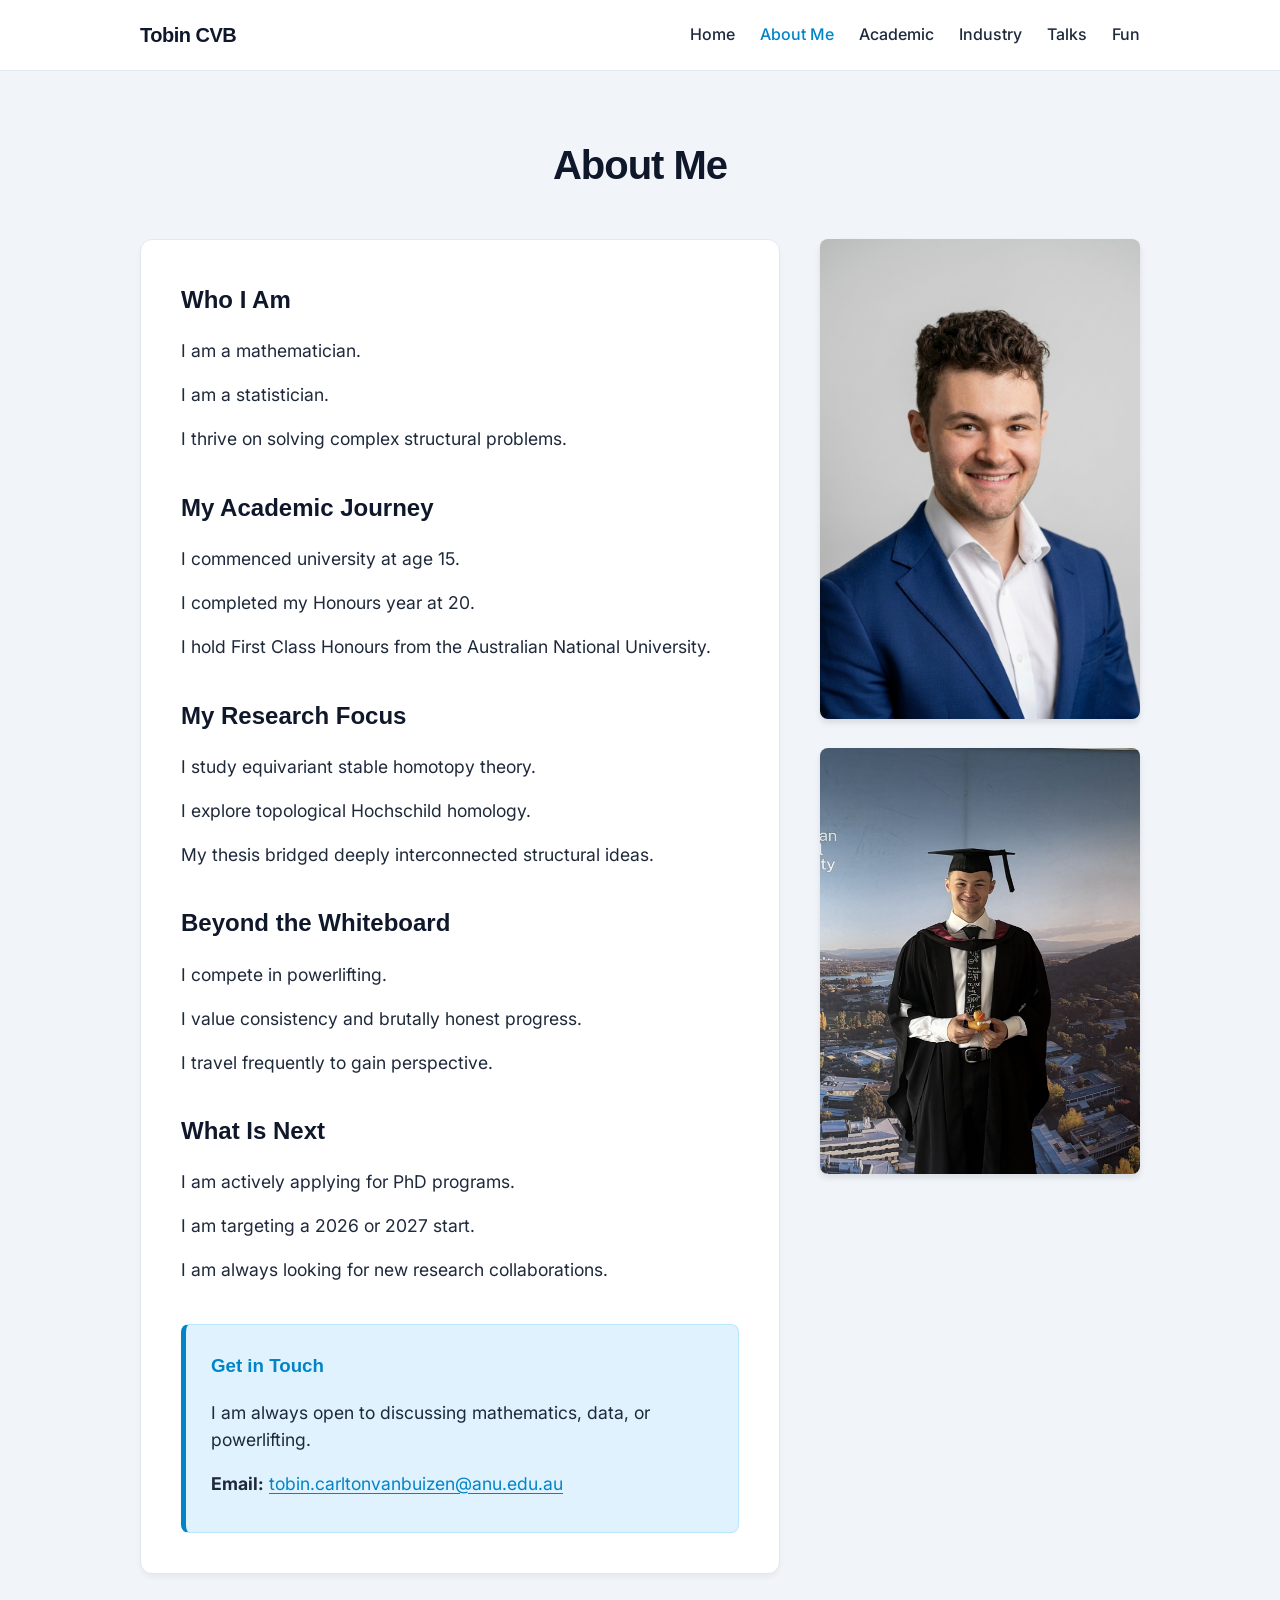
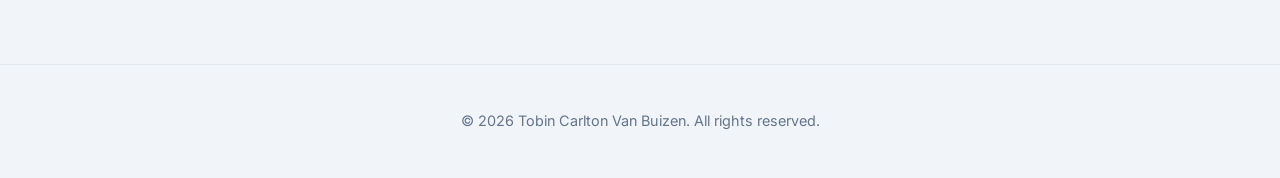
==== about.html @ c5dbb64c "Create about.html" ====
<!DOCTYPE html>
<html lang="en">
<head>
    <meta charset="UTF-8">
    <meta name="viewport" content="width=device-width, initial-scale=1.0">
    <title>About Me | Tobin Carlton Van Buizen</title>
    <link rel="preconnect" href="https://fonts.googleapis.com">
    <link rel="preconnect" href="https://fonts.gstatic.com" crossorigin>
    <link href="https://fonts.googleapis.com/css2?family=Inter:wght@300;400;500;600&family=Merriweather:wght@300;400;700&display=swap" rel="stylesheet">
    <link rel="stylesheet" href="style.css">
    <style>
        a:not(.btn):not(.nav-links a):not(.logo) { text-decoration: underline; text-underline-offset: 3px; }
        .sharp-text p { margin-bottom: 10px; font-size: 1.1em; line-height: 1.5; }
        .sharp-text h2 { margin-top: 35px; margin-bottom: 15px; }
    </style>
</head>
<body>

    <nav>
        <div class="nav-container">
            <a href="/" class="logo">Tobin CVB</a>
            <ul class="nav-links">
                <li><a href="/">Home</a></li>
                <li><a href="about" class="active">About Me</a></li>
                <li><a href="academic">Academic</a></li>
                <li><a href="industry">Industry</a></li>
                <li><a href="talks">Talks</a></li>
                <li><a href="fun">Fun</a></li>
            </ul>
        </div>
    </nav>

    <header class="container page-header">
        <h1>About Me</h1>
    </header>

    <main class="container columns">
        <div class="col-main">
            <div class="content-box sharp-text">
                <h2 style="margin-top: 0;">Who I Am</h2>
                <p>I am a mathematician.</p>
                <p>I am a statistician.</p>
                <p>I thrive on solving complex structural problems.</p>

                <h2>My Academic Journey</h2>
                <p>I commenced university at age 15.</p>
                <p>I completed my Honours year at 20.</p>
                <p>I hold First Class Honours from the Australian National University.</p>

                <h2>My Research Focus</h2>
                <p>I study equivariant stable homotopy theory.</p>
                <p>I explore topological Hochschild homology.</p>
                <p>My thesis bridged deeply interconnected structural ideas.</p>

                <h2>Beyond the Whiteboard</h2>
                <p>I compete in powerlifting.</p>
                <p>I value consistency and brutally honest progress.</p>
                <p>I travel frequently to gain perspective.</p>

                <h2>What Is Next</h2>
                <p>I am actively applying for PhD programs.</p>
                <p>I am targeting a 2026 or 2027 start.</p>
                <p>I am always looking for new research collaborations.</p>

                <div class="contact-box" style="margin-top: 40px;">
                    <h3>Get in Touch</h3>
                    <p>I am always open to discussing mathematics, data, or powerlifting.</p>
                    <p><strong>Email:</strong> <a href="mailto:tobin.carltonvanbuizen@anu.edu.au">tobin.carltonvanbuizen@anu.edu.au</a></p>
                </div>
            </div>
        </div>

        <div class="col-side">
            <img src="headshot.jpg" alt="Professional Headshot of Tobin Carlton Van Buizen" style="width: 100%; border-radius: 8px; box-shadow: 0 4px 6px rgba(0,0,0,0.1); margin-bottom: 20px;">
            <img src="profile.jpg" alt="Tobin Carlton Van Buizen" style="width: 100%; border-radius: 8px; box-shadow: 0 4px 6px rgba(0,0,0,0.1);">
        </div>
    </main>

    <footer>
        <p>&copy; 2026 Tobin Carlton Van Buizen. All rights reserved.</p>
    </footer>

</body>
</html>
---- style.css ----
/* === BASE STYLES & COLOR PALETTE === */
:root {
    --bg-color: #f1f5f9;        /* Soft slate background to break up the white */
    --text-main: #1e293b;       /* Deep slate for high-contrast readability */
    --heading-color: #0f172a;   /* Darker slate for headings */
    --accent-color: #0284c7;    /* Popping accessible blue */
    --accent-hover: #0369a1;    /* Darker blue for hovers */
    --nav-bg: rgba(255, 255, 255, 0.95);
    --card-bg: #ffffff;         /* Pure white cards to float above the background */
}

body {
    font-family: 'Inter', sans-serif;
    line-height: 1.7;
    color: var(--text-main);
    background-color: var(--bg-color);
    margin: 0;
    padding: 0;
    -webkit-font-smoothing: antialiased;
}

h1, h2, h3, .logo {
    font-family: 'Lato', sans-serif;
    color: var(--heading-color);
}

a {
    color: var(--accent-color);
    text-decoration: none;
    transition: color 0.2s ease-in-out;
}

a:hover {
    color: var(--accent-hover);
    text-decoration: underline;
}

/* === NAVIGATION === */
nav {
    background-color: var(--nav-bg);
    backdrop-filter: blur(10px);
    border-bottom: 1px solid #e2e8f0;
    position: sticky;
    top: 0;
    z-index: 100;
}

.nav-container {
    max-width: 1000px;
    margin: 0 auto;
    padding: 18px 20px;
    display: flex;
    justify-content: space-between;
    align-items: center;
}

.logo {
    font-size: 1.25rem;
    font-weight: 700;
    letter-spacing: -0.5px;
}

.nav-links {
    list-style: none;
    margin: 0;
    padding: 0;
    display: flex;
    gap: 25px;
}

.nav-links li a {
    color: var(--text-main);
    font-weight: 500;
}

.nav-links li a:hover, .nav-links li a.active {
    color: var(--accent-color);
}

/* === LAYOUT UTILITIES === */
.container {
    max-width: 1000px;
    margin: 0 auto 60px auto;
    padding: 0 20px;
}

.page-header {
    text-align: center;
    margin: 60px auto 40px auto;
}

.page-header h1 {
    font-size: 2.5rem;
    letter-spacing: -1px;
}

/* Flex Columns */
.columns {
    display: flex;
    gap: 40px;
    align-items: flex-start;
}

.col-main {
    flex: 2;
}

.col-side {
    flex: 1;
}

/* === CARDS & BOXES === */
.content-box {
    background: var(--card-bg);
    border-radius: 12px;
    box-shadow: 0 4px 6px -1px rgba(0, 0, 0, 0.05);
    border: 1px solid #e2e8f0;
    padding: 40px;
    margin-bottom: 30px;
}

.contact-box {
    background: #e0f2fe; /* Light blue background */
    border: 1px solid #bae6fd;
    border-left: 5px solid var(--accent-color);
    padding: 25px;
    border-radius: 8px;
    margin-top: 40px;
}

.contact-box h3 {
    margin-top: 0;
    color: var(--accent-color);
}

/* === BUTTONS === */
.btn {
    display: inline-block;
    padding: 10px 24px;
    border-radius: 6px;
    font-weight: 600;
    text-decoration: none !important;
    transition: all 0.2s ease;
    cursor: pointer;
}

.btn-primary {
    background-color: var(--accent-color);
    color: white !important;
    border: 1px solid var(--accent-color);
    box-shadow: 0 4px 6px rgba(2, 132, 199, 0.2);
}

.btn-primary:hover {
    background-color: var(--accent-hover);
    transform: translateY(-2px);
    box-shadow: 0 6px 10px rgba(2, 132, 199, 0.3);
}

.btn-secondary {
    background-color: #e0f2fe; /* Soft blue background instead of white */
    color: var(--accent-color) !important;
    border: 1px solid #bae6fd;
}

.btn-secondary:hover {
    border-color: var(--accent-color);
    background-color: #bae6fd;
    transform: translateY(-2px);
}

/* === DROPDOWN ABSTRACTS (ACCORDIONS) === */
details {
    background: var(--bg-color);
    border: 1px solid #e2e8f0;
    border-radius: 6px;
    padding: 12px 20px;
    margin-top: 15px;
    transition: background 0.2s ease;
}

details[open] {
    background: white;
    box-shadow: inset 0 2px 4px rgba(0,0,0,0.02);
}

summary {
    font-weight: 600;
    color: var(--accent-color);
    cursor: pointer;
    list-style: none;
    display: flex;
    align-items: center;
}

summary::before {
    content: '+';
    display: inline-block;
    width: 20px;
    font-weight: bold;
    font-size: 1.2rem;
    transition: transform 0.2s ease;
}

details[open] summary::before {
    content: '-';
}

/* === SPECIFIC PAGE TWEAKS === */
.project-title {
    font-size: 1.3rem;
    margin: 0 0 5px 0;
}

.project-title a {
    color: var(--heading-color);
    text-decoration: none;
}

.project-title a:hover {
    color: var(--accent-color);
}

.project-meta {
    font-size: 0.95rem;
    color: #64748b;
    margin-bottom: 15px;
}

/* === FOOTER === */
footer {
    text-align: center;
    padding: 30px 20px;
    font-size: 0.9rem;
    color: #64748b;
    border-top: 1px solid #e2e8f0;
}

/* === RESPONSIVE === */
@media (max-width: 768px) {
    .columns {
        flex-direction: column;
    }
    .nav-container {
        flex-direction: column;
        gap: 15px;
    }
}
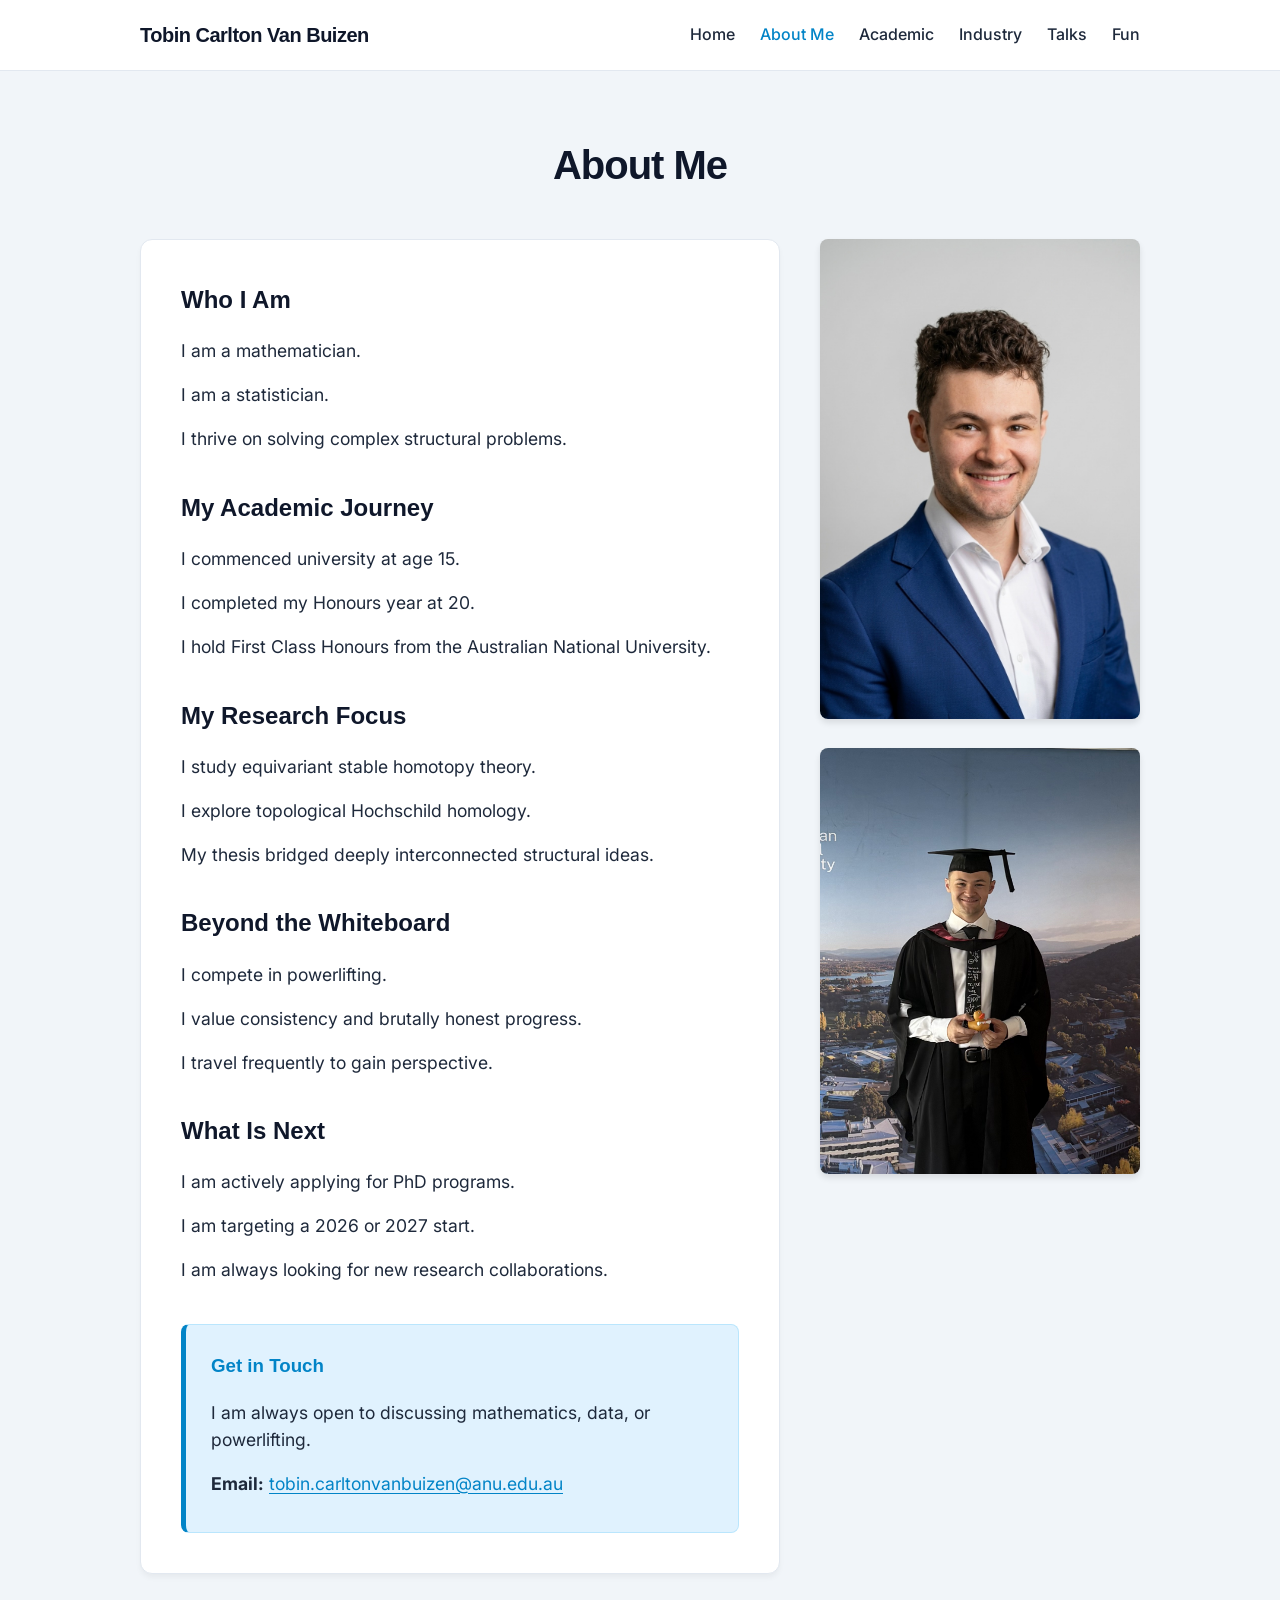
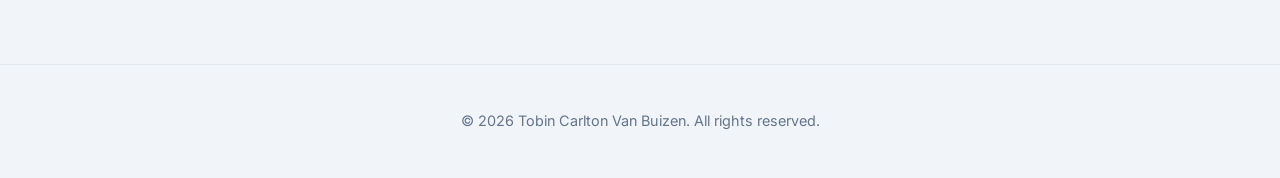
==== commit 6dc9b6ed: "Update about.html" ====
--- a/about.html
+++ b/about.html
@@ -18,7 +18,7 @@
 
     <nav>
         <div class="nav-container">
-            <a href="/" class="logo">Tobin CVB</a>
+            <a href="/" class="logo">Tobin Carlton Van Buizen</a>
             <ul class="nav-links">
                 <li><a href="/">Home</a></li>
                 <li><a href="about" class="active">About Me</a></li>
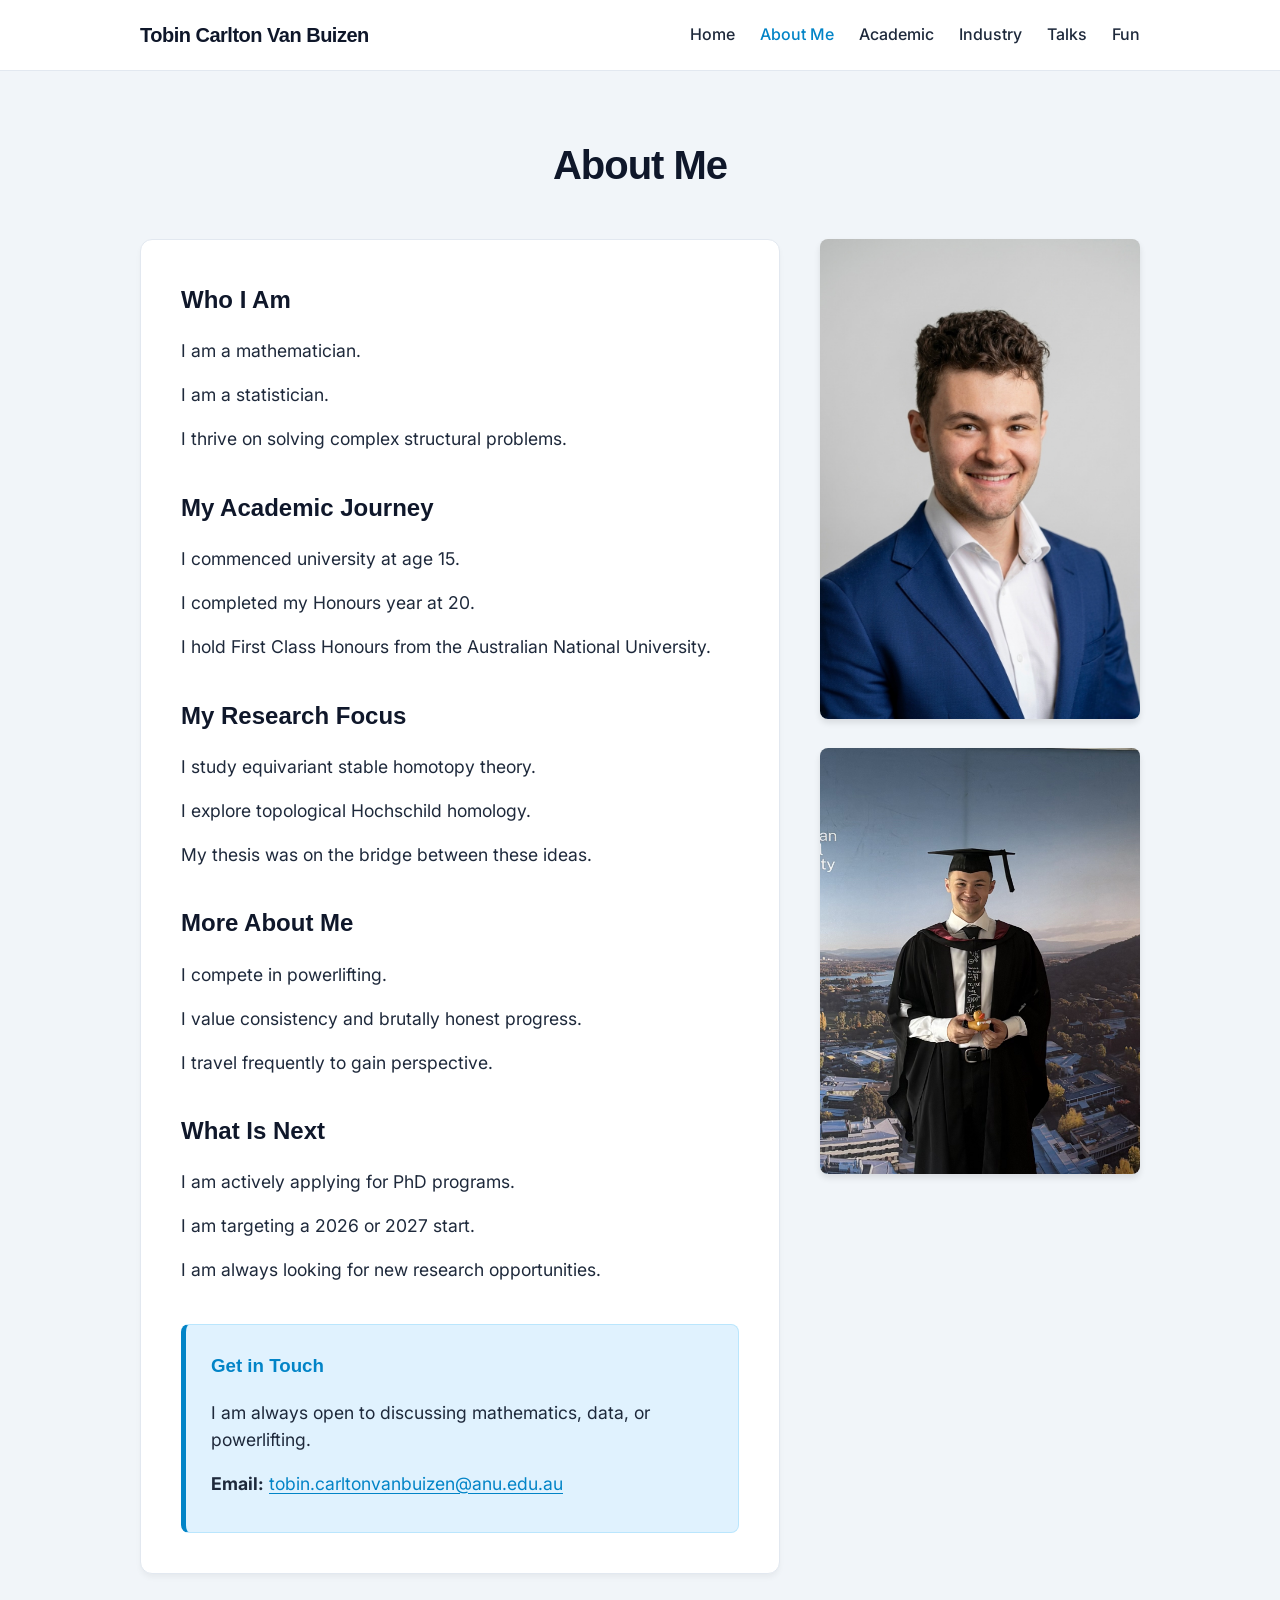
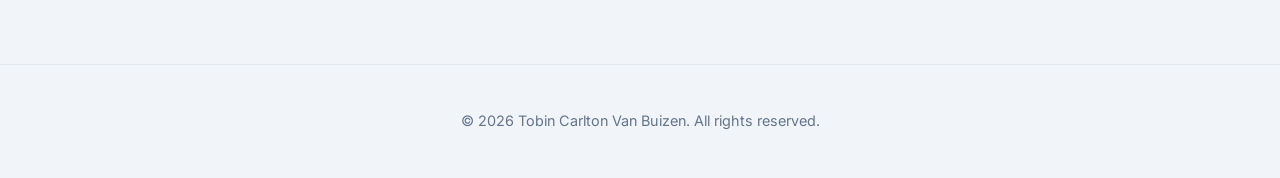
==== commit 6b079bb5: "Update about.html" ====
--- a/about.html
+++ b/about.html
@@ -12,6 +12,13 @@
         a:not(.btn):not(.nav-links a):not(.logo) { text-decoration: underline; text-underline-offset: 3px; }
         .sharp-text p { margin-bottom: 10px; font-size: 1.1em; line-height: 1.5; }
         .sharp-text h2 { margin-top: 35px; margin-bottom: 15px; }
+
+        /* Mobile Responsive Navigation */
+        @media (max-width: 768px) {
+            .nav-container { flex-direction: column; gap: 15px; text-align: center; }
+            .nav-links { flex-wrap: wrap; justify-content: center; gap: 12px; padding: 0; width: 100%; box-sizing: border-box; }
+            .nav-links li { margin: 0; }
+        }
     </style>
 </head>
 <body>
@@ -50,9 +57,9 @@
                 <h2>My Research Focus</h2>
                 <p>I study equivariant stable homotopy theory.</p>
                 <p>I explore topological Hochschild homology.</p>
-                <p>My thesis bridged deeply interconnected structural ideas.</p>
+                <p>My thesis was on the bridge between these ideas.</p>
 
-                <h2>Beyond the Whiteboard</h2>
+                <h2>More About Me</h2>
                 <p>I compete in powerlifting.</p>
                 <p>I value consistency and brutally honest progress.</p>
                 <p>I travel frequently to gain perspective.</p>
@@ -60,7 +67,7 @@
                 <h2>What Is Next</h2>
                 <p>I am actively applying for PhD programs.</p>
                 <p>I am targeting a 2026 or 2027 start.</p>
-                <p>I am always looking for new research collaborations.</p>
+                <p>I am always looking for new research opportunities.</p>
 
                 <div class="contact-box" style="margin-top: 40px;">
                     <h3>Get in Touch</h3>
